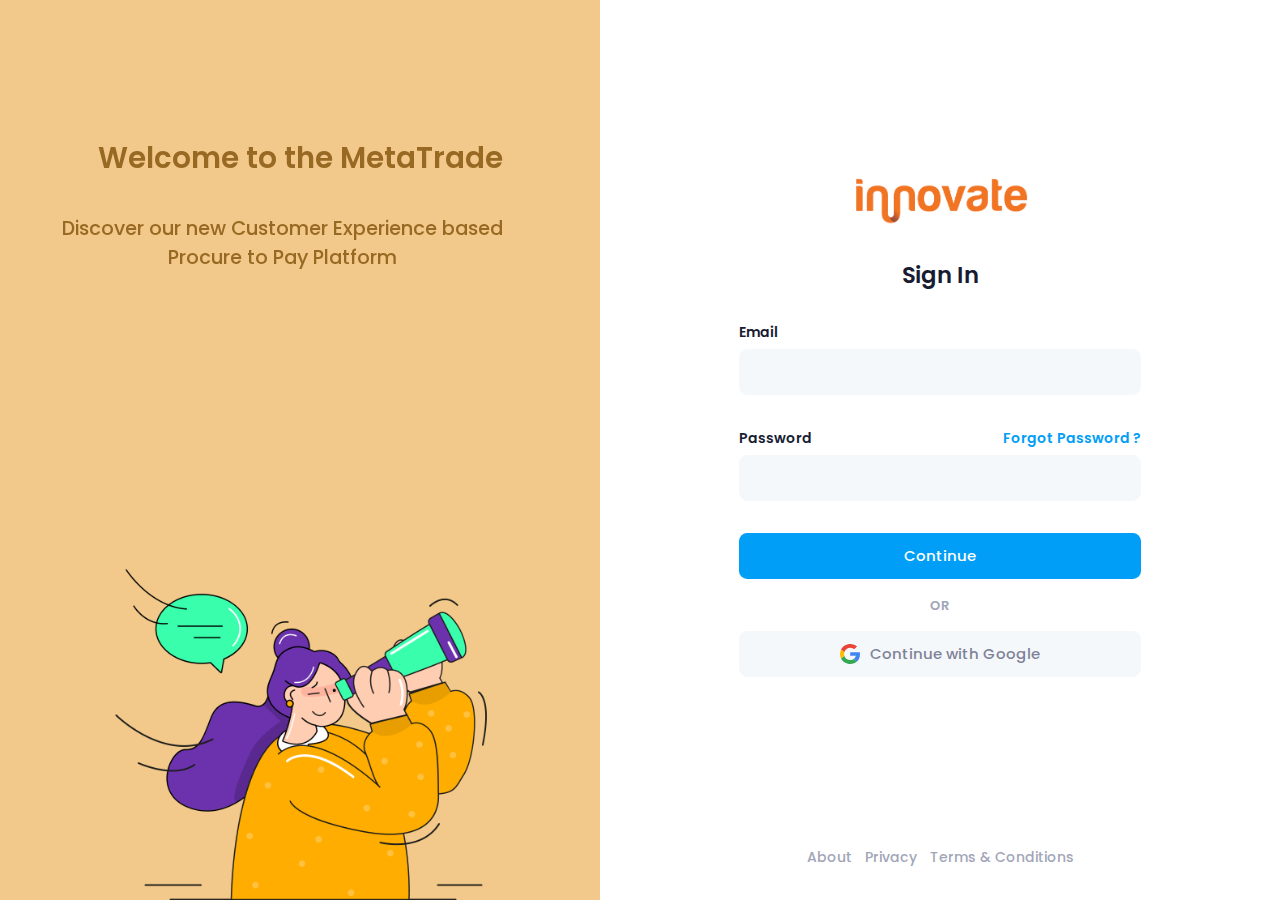
==== index.html @ f9c7978d "setup" ====
<!DOCTYPE html>
<!--
Author: Keenthemes
Product Name: Metronic - Bootstrap 5 HTML, VueJS, React, Angular & Laravel Admin Dashboard Theme
Purchase: https://1.envato.market/EA4JP
Website: http://www.keenthemes.com
Contact: support@keenthemes.com
Follow: www.twitter.com/keenthemes
Dribbble: www.dribbble.com/keenthemes
Like: www.facebook.com/keenthemes
License: For each use you must have a valid license purchased only from above link in order to legally use the theme for your project.
-->
<html lang="en">
	<!--begin::Head-->
	<head>
		<base href="">
		<title>S1v7</title>
		<meta charset="utf-8" />
		<meta name="description" content="The most advanced Bootstrap Admin Theme on Themeforest trusted by 94,000 beginners and professionals. Multi-demo, Dark Mode, RTL support and complete React, Angular, Vue &amp; Laravel versions. Grab your copy now and get life-time updates for free." />
		<meta name="keywords" content="Metronic, bootstrap, bootstrap 5, Angular, VueJs, React, Laravel, admin themes, web design, figma, web development, free templates, free admin themes, bootstrap theme, bootstrap template, bootstrap dashboard, bootstrap dak mode, bootstrap button, bootstrap datepicker, bootstrap timepicker, fullcalendar, datatables, flaticon" />
		<meta name="viewport" content="width=device-width, initial-scale=1" />
		<meta property="og:locale" content="en_US" />
		<meta property="og:type" content="article" />
		<meta property="og:title" content="Metronic - Bootstrap 5 HTML, VueJS, React, Angular &amp; Laravel Admin Dashboard Theme" />
		<meta property="og:url" content="https://keenthemes.com/metronic" />
		<meta property="og:site_name" content="Keenthemes | Metronic" />
		<link rel="canonical" href="https://preview.keenthemes.com/metronic8" />
		<link rel="shortcut icon" href="assets/media/logos/favicon.ico" />
		<!--begin::Fonts-->
		<link rel="stylesheet" href="https://fonts.googleapis.com/css?family=Poppins:300,400,500,600,700" />
		<!--end::Fonts-->
		<!--begin::Page Vendor Stylesheets(used by this page)-->
		<link href="assets/plugins/custom/fullcalendar/fullcalendar.bundle.css" rel="stylesheet" type="text/css" />
		<link href="assets/plugins/custom/datatables/datatables.bundle.css" rel="stylesheet" type="text/css" />
		<!--end::Page Vendor Stylesheets-->
		<!--begin::Global Stylesheets Bundle(used by all pages)-->
		<link href="assets/plugins/global/plugins.bundle.css" rel="stylesheet" type="text/css" />
		<link href="assets/css/style.bundle.css" rel="stylesheet" type="text/css" />
		<link href="assets/css/sd-styles.css" rel="stylesheet" type="text/css" />
		<!--end::Global Stylesheets Bundle-->
	</head>
	<!--end::Head-->
	<!--begin::Body-->
	<body id="kt_body" class="bg-body">
		<!--begin::Main-->
		<!--begin::Root-->
		<div class="d-flex flex-column flex-root">
			<!--begin::Authentication - Sign-in -->
			<div class="d-flex flex-column flex-lg-row flex-column-fluid">
				<!--begin::Aside-->
				<div class="d-flex flex-column flex-lg-row-auto w-xl-600px positon-xl-relative" style="background-color: #F2C98A">
					<!--begin::Wrapper-->
					<div class="d-flex flex-column position-xl-fixed top-0 bottom-0 w-xl-600px scroll-y">
						<!--begin::Content-->
						<div class="d-flex flex-row-fluid flex-column text-center p-10 pt-lg-20">
							<!--begin::Logo-->
							<a href="../../demo2/dist/index.html" class="py-9 mb-5">
								<!-- <img alt="Logo" src="assets/media/logos/innovate hd color.png" class="h-60px" /> -->
							</a>
							<!--end::Logo-->
							<!--begin::Title-->
							<h1 class="fw-bolder fs-2qx pb-5 pb-md-10" style="color: #986923;">Welcome to the MetaTrade</h1>
							<!--end::Title-->
							<!--begin::Description-->
							<p class="fw-bold fs-2" style="color: #986923; width: 500px;"> Discover our new Customer Experience based Procure to Pay Platform
							
							<!--end::Description-->
						</div>
						<!--end::Content-->
						<!--begin::Illustration-->
						<div class="d-flex flex-row-auto bgi-no-repeat bgi-position-x-center bgi-size-contain bgi-position-y-bottom min-h-100px min-h-lg-350px" style="background-image: url(assets/media/illustrations/sigma-1/13.png"></div>
						<!--end::Illustration-->
					</div>
					<!--end::Wrapper-->
				</div>
				<!--end::Aside-->
				<!--begin::Body-->
				<div class="d-flex flex-column flex-lg-row-fluid py-10">
					<!--begin::Content-->
					<div class="d-flex flex-center flex-column flex-column-fluid">
						<!--begin::Wrapper-->
						<div class="w-lg-500px p-10 p-lg-15 mx-auto">
							<!--begin::Form-->
							<form class="form w-100" novalidate="novalidate" id="kt_sign_in_form">
								<!--begin::Heading-->
								<div class="text-center mb-10">
									<img alt="Logo" src="assets/media/logos/innovate hd color.png" class="h-60px" />
									<!--begin::Title-->
									<h1 class="text-dark mb-3 mt-10">Sign In</h1>
									<!--end::Title-->
									<!--begin::Link-->
									
									<!--end::Link-->
								</div>
								<!--begin::Heading-->
								<!--begin::Input group-->
								<div class="fv-row mb-10">
									<!--begin::Label-->
									<label class="form-label fs-6 fw-bolder text-dark">Email</label>
									<!--end::Label-->
									<!--begin::Input-->
									<input class="form-control form-control-lg form-control-solid" type="text" name="email" autocomplete="off" />
									<!--end::Input-->
								</div>
								<!--end::Input group-->
								<!--begin::Input group-->
								<div class="fv-row mb-10">
									<!--begin::Wrapper-->
									<div class="d-flex flex-stack mb-2">
										<!--begin::Label-->
										<label class="form-label fw-bolder text-dark fs-6 mb-0">Password</label>
										<!--end::Label-->
										<!--begin::Link-->
										<a href="../../demo2/dist/authentication/layouts/aside/password-reset.html" class="link-primary fs-6 fw-bolder">Forgot Password ?</a>
										<!--end::Link-->
									</div>
									<!--end::Wrapper-->
									<!--begin::Input-->
									<input class="form-control form-control-lg form-control-solid" type="password" name="password" autocomplete="off" />
									<!--end::Input-->
								</div>
								<!--end::Input group-->
								<!--begin::Actions-->
								<div class="text-center">
									<!--begin::Submit button-->
									<div onclick="location.href = 'pages/procurement/orders-list.html';"><button type="submit" id="kt_sign_in_submit" class="btn btn-lg btn-primary w-100 mb-5">
										<span class="indicator-label">Continue</span>
										<span class="indicator-progress">Please wait...
										<span class="spinner-border spinner-border-sm align-middle ms-2"></span></span>
									</button></div>
									
									<!--end::Submit button-->
									<!--begin::Separator-->
									<div class="text-center text-muted text-uppercase fw-bolder mb-5">or</div>
									<!--end::Separator-->
									<!--begin::Google link-->
									<a href="#" class="btn btn-flex flex-center btn-light btn-lg w-100 mb-5">
									<img alt="Logo" src="assets\media\svg\social-logos\google.svg" class="h-20px me-3" />Continue with Google</a>
									<!--end::Google link-->

								</div>
								<!--end::Actions-->
							</form>
							<!--end::Form-->
						</div>
						<!--end::Wrapper-->
					</div>
					<!--end::Content-->
					<!--begin::Footer-->
					<div class="d-flex flex-center flex-wrap fs-6 p-5 pb-0">
						<!--begin::Links-->
						<div class="d-flex flex-center fw-bold fs-6">
							<a href="https://keenthemes.com" class="text-muted text-hover-primary px-2" target="_blank">About</a>
							<a href="https://devs.keenthemes.com" class="text-muted text-hover-primary px-2" target="_blank">Privacy</a>
							<a href="https://1.envato.market/EA4JP" class="text-muted text-hover-primary px-2" target="_blank">Terms & Conditions</a>
						</div>
						<!--end::Links-->
					</div>
					<!--end::Footer-->
				</div>
				<!--end::Body-->
			</div>
			<!--end::Authentication - Sign-in-->
		</div>
		<!--end::Root-->
		<!--end::Main-->
		<!--begin::Javascript-->
		<script>var hostUrl = "assets/";</script>
		<!--begin::Global Javascript Bundle(used by all pages)-->
		<script src="assets/plugins/global/plugins.bundle.js"></script>
		<script src="assets/js/scripts.bundle.js"></script>
		<!--end::Global Javascript Bundle-->
		<!--begin::Page Custom Javascript(used by this page)-->
		<script src="assets/js/custom/authentication/sign-in/general.js"></script>
		<!--end::Page Custom Javascript-->
		<!--end::Javascript-->
	</body>
	<!--end::Body-->
	</html>
---- assets/plugins/custom/fullcalendar/fullcalendar.bundle.css ----
@charset "UTF-8";.fc-icon,.fc-unselectable{-moz-user-select:none;-ms-user-select:none}.fc .fc-button,.fc-icon{text-transform:none;font-weight:400}.fc-not-allowed,.fc-not-allowed .fc-event{cursor:not-allowed}.fc .fc-button:not(:disabled),.fc a[data-navlink],.fc-event.fc-event-draggable,.fc-event[href]{cursor:pointer}.fc-unselectable{-webkit-user-select:none;user-select:none;-webkit-touch-callout:none;-webkit-tap-highlight-color:transparent}.fc{display:flex;flex-direction:column;font-size:1em}.fc .fc-button,.fc-icon{display:inline-block;text-align:center}.fc,.fc *,.fc :after,.fc :before{box-sizing:border-box}.fc table{border-collapse:collapse;border-spacing:0;font-size:1em}.fc th{text-align:center}.fc td,.fc th{vertical-align:top;padding:0}.fc .fc-button,.fc .fc-button .fc-icon,.fc .fc-button-group,.fc .fc-timegrid-slot-label{vertical-align:middle}.fc a[data-navlink]:hover{text-decoration:underline}.fc .fc-button:hover,.fc .fc-list-event-title a,a.fc-event,a.fc-event:hover{text-decoration:none}.fc-direction-ltr{direction:ltr;text-align:left}.fc-direction-rtl{direction:rtl;text-align:right}.fc-theme-standard td,.fc-theme-standard th{border:1px solid #ddd;border:1px solid var(--fc-border-color,#ddd)}.fc-liquid-hack td,.fc-liquid-hack th{position:relative}@font-face{font-family:fcicons;src:url("[data-uri]") format("truetype");font-weight:400;font-style:normal}.fc-icon{width:1em;height:1em;-webkit-user-select:none;user-select:none;font-family:fcicons!important;speak:none;font-style:normal;font-variant:normal;line-height:1;-webkit-font-smoothing:antialiased;-moz-osx-font-smoothing:grayscale}.fc-icon-chevron-left:before{content:"\e900"}.fc-icon-chevron-right:before{content:"\e901"}.fc-icon-chevrons-left:before{content:"\e902"}.fc-icon-chevrons-right:before{content:"\e903"}.fc-icon-minus-square:before{content:"\e904"}.fc-icon-plus-square:before{content:"\e905"}.fc-icon-x:before{content:"\e906"}.fc .fc-button{overflow:visible;text-transform:none;margin:0;font-family:inherit}.fc .fc-button::-moz-focus-inner{padding:0;border-style:none}.fc .fc-button{-webkit-appearance:button;-webkit-user-select:none;-moz-user-select:none;-ms-user-select:none;user-select:none;background-color:transparent;border:1px solid transparent;padding:.4em .65em;font-size:1em;line-height:1.5;border-radius:.25em}.fc .fc-button:focus{outline:0;box-shadow:0 0 0 .2rem rgba(44,62,80,.25)}.fc .fc-button-primary:focus,.fc .fc-button-primary:not(:disabled).fc-button-active:focus,.fc .fc-button-primary:not(:disabled):active:focus{box-shadow:0 0 0 .2rem rgba(76,91,106,.5)}.fc .fc-button:disabled{opacity:.65}.fc .fc-button-primary{color:#fff;color:var(--fc-button-text-color,#fff);background-color:#2c3e50;background-color:var(--fc-button-bg-color,#2c3e50);border-color:#2c3e50;border-color:var(--fc-button-border-color,#2c3e50)}.fc .fc-button-primary:hover{color:#fff;color:var(--fc-button-text-color,#fff);background-color:#1e2b37;background-color:var(--fc-button-hover-bg-color,#1e2b37);border-color:#1a252f;border-color:var(--fc-button-hover-border-color,#1a252f)}.fc .fc-button-primary:disabled{color:#fff;color:var(--fc-button-text-color,#fff);background-color:#2c3e50;background-color:var(--fc-button-bg-color,#2c3e50);border-color:#2c3e50;border-color:var(--fc-button-border-color,#2c3e50)}.fc .fc-button-primary:not(:disabled).fc-button-active,.fc .fc-button-primary:not(:disabled):active{color:#fff;color:var(--fc-button-text-color,#fff);background-color:#1a252f;background-color:var(--fc-button-active-bg-color,#1a252f);border-color:#151e27;border-color:var(--fc-button-active-border-color,#151e27)}.fc .fc-button .fc-icon{font-size:1.5em}.fc .fc-button-group{position:relative;display:inline-flex}.fc .fc-button-group>.fc-button{position:relative;flex:1 1 auto}.fc .fc-button-group>.fc-button.fc-button-active,.fc .fc-button-group>.fc-button:active,.fc .fc-button-group>.fc-button:focus,.fc .fc-button-group>.fc-button:hover{z-index:1}.fc-direction-ltr .fc-button-group>.fc-button:not(:first-child){margin-left:-1px;border-top-left-radius:0;border-bottom-left-radius:0}.fc-direction-ltr .fc-button-group>.fc-button:not(:last-child){border-top-right-radius:0;border-bottom-right-radius:0}.fc-direction-rtl .fc-button-group>.fc-button:not(:first-child){margin-right:-1px;border-top-right-radius:0;border-bottom-right-radius:0}.fc-direction-rtl .fc-button-group>.fc-button:not(:last-child){border-top-left-radius:0;border-bottom-left-radius:0}.fc .fc-toolbar{display:flex;justify-content:space-between;align-items:center}.fc .fc-toolbar.fc-header-toolbar{margin-bottom:1.5em}.fc .fc-toolbar.fc-footer-toolbar{margin-top:1.5em}.fc .fc-toolbar-title{font-size:1.75em;margin:0}.fc-direction-ltr .fc-toolbar>*>:not(:first-child){margin-left:.75em}.fc-direction-rtl .fc-toolbar>*>:not(:first-child){margin-right:.75em}.fc-direction-rtl .fc-toolbar-ltr{flex-direction:row-reverse}.fc .fc-scroller{-webkit-overflow-scrolling:touch;position:relative}.fc .fc-scroller-liquid{height:100%}.fc .fc-scroller-liquid-absolute{position:absolute;top:0;right:0;left:0;bottom:0}.fc .fc-scroller-harness{position:relative;overflow:hidden;direction:ltr}.fc .fc-scroller-harness-liquid{height:100%}.fc-direction-rtl .fc-scroller-harness>.fc-scroller{direction:rtl}.fc-theme-standard .fc-scrollgrid{border:1px solid #ddd;border:1px solid var(--fc-border-color,#ddd)}.fc .fc-scrollgrid,.fc .fc-scrollgrid-section-footer>*,.fc .fc-scrollgrid-section-header>*{border-bottom-width:0}.fc .fc-scrollgrid,.fc .fc-scrollgrid table{width:100%;table-layout:fixed}.fc .fc-scrollgrid table{border-top-style:hidden;border-left-style:hidden;border-right-style:hidden}.fc .fc-scrollgrid{border-collapse:separate;border-right-width:0}.fc .fc-scrollgrid-liquid{height:100%}.fc .fc-scrollgrid-section,.fc .fc-scrollgrid-section table,.fc .fc-scrollgrid-section>td{height:1px}.fc .fc-scrollgrid-section-liquid>td{height:100%}.fc .fc-scrollgrid-section>*{border-top-width:0;border-left-width:0}.fc .fc-scrollgrid-section-body table,.fc .fc-scrollgrid-section-footer table{border-bottom-style:hidden}.fc .fc-scrollgrid-section-sticky>*{background:var(--fc-page-bg-color,#fff);position:sticky;z-index:3}.fc .fc-scrollgrid-section-header.fc-scrollgrid-section-sticky>*{top:0}.fc .fc-scrollgrid-section-footer.fc-scrollgrid-section-sticky>*{bottom:0}.fc .fc-scrollgrid-sticky-shim{height:1px;margin-bottom:-1px}.fc-sticky{position:sticky}.fc .fc-view-harness{flex-grow:1;position:relative}.fc .fc-bg-event,.fc .fc-highlight,.fc .fc-non-business,.fc .fc-view-harness-active>.fc-view{position:absolute;top:0;left:0;right:0;bottom:0}.fc .fc-col-header-cell-cushion{display:inline-block;padding:2px 4px}.fc .fc-non-business{background:rgba(215,215,215,.3);background:var(--fc-non-business-color,rgba(215,215,215,.3))}.fc .fc-bg-event{background:var(--fc-bg-event-color,#8fdf82);opacity:.3;opacity:var(--fc-bg-event-opacity,.3)}.fc .fc-bg-event .fc-event-title{margin:.5em;font-size:.85em;font-size:var(--fc-small-font-size,.85em);font-style:italic}.fc .fc-highlight{background:rgba(188,232,241,.3);background:var(--fc-highlight-color,rgba(188,232,241,.3))}.fc .fc-cell-shaded,.fc .fc-day-disabled{background:rgba(208,208,208,.3);background:var(--fc-neutral-bg-color,rgba(208,208,208,.3))}.fc-event .fc-event-main{position:relative;z-index:2}.fc-event-dragging:not(.fc-event-selected){opacity:.75}.fc-event-dragging.fc-event-selected{box-shadow:0 2px 7px rgba(0,0,0,.3)}.fc-event .fc-event-resizer{display:none;position:absolute;z-index:4}.fc-event-selected .fc-event-resizer,.fc-event:hover .fc-event-resizer,.fc-h-event,.fc-v-event{display:block}.fc-event-selected .fc-event-resizer{border-radius:4px;border-radius:calc(var(--fc-event-resizer-dot-total-width,8px)/ 2);border-width:1px;border-width:var(--fc-event-resizer-dot-border-width,1px);width:8px;width:var(--fc-event-resizer-dot-total-width,8px);height:8px;height:var(--fc-event-resizer-dot-total-width,8px);border-style:solid;border-color:inherit;background:var(--fc-page-bg-color,#fff)}.fc-event-selected .fc-event-resizer:before{content:"";position:absolute;top:-20px;left:-20px;right:-20px;bottom:-20px}.fc-event-selected,.fc-event:focus{box-shadow:0 2px 5px rgba(0,0,0,.2)}.fc-event-selected:before,.fc-event:focus:before{content:"";position:absolute;z-index:3;top:0;left:0;right:0;bottom:0}.fc-event-selected:after,.fc-event:focus:after{content:"";background:rgba(0,0,0,.25);background:var(--fc-event-selected-overlay-color,rgba(0,0,0,.25));position:absolute;z-index:1;top:-1px;left:-1px;right:-1px;bottom:-1px}.fc-h-event{border:1px solid #3788d8;border:1px solid var(--fc-event-border-color,#3788d8);background-color:#3788d8;background-color:var(--fc-event-bg-color,#3788d8)}.fc-h-event .fc-event-main{color:#fff;color:var(--fc-event-text-color,#fff)}.fc-h-event .fc-event-main-frame{display:flex}.fc-h-event .fc-event-time{max-width:100%;overflow:hidden}.fc-h-event .fc-event-title-container{flex-grow:1;flex-shrink:1;min-width:0}.fc-h-event .fc-event-title{display:inline-block;vertical-align:top;left:0;right:0;max-width:100%;overflow:hidden}.fc-h-event.fc-event-selected:before{top:-10px;bottom:-10px}.fc-direction-ltr .fc-daygrid-block-event:not(.fc-event-start),.fc-direction-rtl .fc-daygrid-block-event:not(.fc-event-end){border-top-left-radius:0;border-bottom-left-radius:0;border-left-width:0}.fc-direction-ltr .fc-daygrid-block-event:not(.fc-event-end),.fc-direction-rtl .fc-daygrid-block-event:not(.fc-event-start){border-top-right-radius:0;border-bottom-right-radius:0;border-right-width:0}.fc-h-event:not(.fc-event-selected) .fc-event-resizer{top:0;bottom:0;width:8px;width:var(--fc-event-resizer-thickness,8px)}.fc-direction-ltr .fc-h-event:not(.fc-event-selected) .fc-event-resizer-start,.fc-direction-rtl .fc-h-event:not(.fc-event-selected) .fc-event-resizer-end{cursor:w-resize;left:-4px;left:calc(-.5 * var(--fc-event-resizer-thickness,8px))}.fc-direction-ltr .fc-h-event:not(.fc-event-selected) .fc-event-resizer-end,.fc-direction-rtl .fc-h-event:not(.fc-event-selected) .fc-event-resizer-start{cursor:e-resize;right:-4px;right:calc(-.5 * var(--fc-event-resizer-thickness,8px))}.fc-h-event.fc-event-selected .fc-event-resizer{top:50%;margin-top:-4px;margin-top:calc(-.5 * var(--fc-event-resizer-dot-total-width,8px))}.fc-direction-ltr .fc-h-event.fc-event-selected .fc-event-resizer-start,.fc-direction-rtl .fc-h-event.fc-event-selected .fc-event-resizer-end{left:-4px;left:calc(-.5 * var(--fc-event-resizer-dot-total-width,8px))}.fc-direction-ltr .fc-h-event.fc-event-selected .fc-event-resizer-end,.fc-direction-rtl .fc-h-event.fc-event-selected .fc-event-resizer-start{right:-4px;right:calc(-.5 * var(--fc-event-resizer-dot-total-width,8px))}.fc .fc-popover{position:absolute;z-index:9999;box-shadow:0 2px 6px rgba(0,0,0,.15)}.fc .fc-popover-header{display:flex;flex-direction:row;justify-content:space-between;align-items:center;padding:3px 4px}.fc .fc-popover-title{margin:0 2px}.fc .fc-popover-close{cursor:pointer;opacity:.65;font-size:1.1em}.fc-theme-standard .fc-popover{border:1px solid #ddd;border:1px solid var(--fc-border-color,#ddd);background:var(--fc-page-bg-color,#fff)}.fc-theme-standard .fc-popover-header{background:rgba(208,208,208,.3);background:var(--fc-neutral-bg-color,rgba(208,208,208,.3))}:root{--fc-daygrid-event-dot-width:8px;--fc-list-event-dot-width:10px;--fc-list-event-hover-bg-color:#f5f5f5}.fc-daygrid-day-events:after,.fc-daygrid-day-events:before,.fc-daygrid-day-frame:after,.fc-daygrid-day-frame:before,.fc-daygrid-event-harness:after,.fc-daygrid-event-harness:before{content:"";clear:both;display:table}.fc .fc-daygrid-body{position:relative;z-index:1}.fc .fc-daygrid-day.fc-day-today{background-color:rgba(255,220,40,.15);background-color:var(--fc-today-bg-color,rgba(255,220,40,.15))}.fc .fc-daygrid-day-frame{position:relative;min-height:100%}.fc .fc-daygrid-day-top{display:flex;flex-direction:row-reverse}.fc .fc-day-other .fc-daygrid-day-top{opacity:.3}.fc .fc-daygrid-day-number{position:relative;z-index:4;padding:4px}.fc .fc-daygrid-day-events{margin-top:1px}.fc .fc-daygrid-body-balanced .fc-daygrid-day-events{position:absolute;left:0;right:0}.fc .fc-daygrid-body-unbalanced .fc-daygrid-day-events{position:relative;min-height:2em}.fc .fc-daygrid-body-natural .fc-daygrid-day-events{margin-bottom:1em}.fc .fc-daygrid-event-harness{position:relative}.fc .fc-daygrid-event-harness-abs{position:absolute;top:0;left:0;right:0}.fc .fc-daygrid-bg-harness{position:absolute;top:0;bottom:0}.fc .fc-daygrid-day-bg .fc-non-business{z-index:1}.fc .fc-daygrid-day-bg .fc-bg-event{z-index:2}.fc .fc-daygrid-day-bg .fc-highlight{z-index:3}.fc .fc-daygrid-event{z-index:6;margin-top:1px}.fc .fc-daygrid-event.fc-event-mirror{z-index:7}.fc .fc-daygrid-day-bottom{font-size:.85em;padding:2px 3px 0}.fc .fc-daygrid-day-bottom:before{content:"";clear:both;display:table}.fc .fc-daygrid-more-link{position:relative;z-index:4;cursor:pointer}.fc .fc-daygrid-week-number{position:absolute;z-index:5;top:0;padding:2px;min-width:1.5em;text-align:center;background-color:rgba(208,208,208,.3);background-color:var(--fc-neutral-bg-color,rgba(208,208,208,.3));color:grey;color:var(--fc-neutral-text-color,grey)}.fc .fc-more-popover .fc-popover-body{min-width:220px;padding:10px}.fc-direction-ltr .fc-daygrid-event.fc-event-start,.fc-direction-rtl .fc-daygrid-event.fc-event-end{margin-left:2px}.fc-direction-ltr .fc-daygrid-event.fc-event-end,.fc-direction-rtl .fc-daygrid-event.fc-event-start{margin-right:2px}.fc-direction-ltr .fc-daygrid-week-number{left:0;border-radius:0 0 3px}.fc-direction-rtl .fc-daygrid-week-number{right:0;border-radius:0 0 0 3px}.fc-liquid-hack .fc-daygrid-day-frame{position:static}.fc-daygrid-event{position:relative;white-space:nowrap;border-radius:3px;font-size:.85em;font-size:var(--fc-small-font-size,.85em)}.fc-daygrid-block-event .fc-event-time{font-weight:700}.fc-daygrid-block-event .fc-event-time,.fc-daygrid-block-event .fc-event-title{padding:1px}.fc-daygrid-dot-event{display:flex;align-items:center;padding:2px 0}.fc-daygrid-dot-event .fc-event-title{flex-grow:1;flex-shrink:1;min-width:0;overflow:hidden;font-weight:700}.fc-daygrid-dot-event.fc-event-mirror,.fc-daygrid-dot-event:hover{background:rgba(0,0,0,.1)}.fc-daygrid-dot-event.fc-event-selected:before{top:-10px;bottom:-10px}.fc-daygrid-event-dot{margin:0 4px;box-sizing:content-box;width:0;height:0;border:4px solid #3788d8;border:calc(var(--fc-daygrid-event-dot-width,8px)/ 2) solid var(--fc-event-border-color,#3788d8);border-radius:4px;border-radius:calc(var(--fc-daygrid-event-dot-width,8px)/ 2)}.fc-direction-ltr .fc-daygrid-event .fc-event-time{margin-right:3px}.fc-direction-rtl .fc-daygrid-event .fc-event-time{margin-left:3px}.fc-v-event{border:1px solid #3788d8;border:1px solid var(--fc-event-border-color,#3788d8);background-color:#3788d8;background-color:var(--fc-event-bg-color,#3788d8)}.fc-v-event .fc-event-main{color:#fff;color:var(--fc-event-text-color,#fff);height:100%}.fc-v-event .fc-event-main-frame{height:100%;display:flex;flex-direction:column}.fc-v-event .fc-event-time{flex-grow:0;flex-shrink:0;max-height:100%;overflow:hidden}.fc-v-event .fc-event-title-container{flex-grow:1;flex-shrink:1;min-height:0}.fc-v-event .fc-event-title{top:0;bottom:0;max-height:100%;overflow:hidden}.fc-v-event:not(.fc-event-start){border-top-width:0;border-top-left-radius:0;border-top-right-radius:0}.fc-v-event:not(.fc-event-end){border-bottom-width:0;border-bottom-left-radius:0;border-bottom-right-radius:0}.fc-v-event.fc-event-selected:before{left:-10px;right:-10px}.fc-v-event .fc-event-resizer-start{cursor:n-resize}.fc-v-event .fc-event-resizer-end{cursor:s-resize}.fc-v-event:not(.fc-event-selected) .fc-event-resizer{height:8px;height:var(--fc-event-resizer-thickness,8px);left:0;right:0}.fc-v-event:not(.fc-event-selected) .fc-event-resizer-start{top:-4px;top:calc(var(--fc-event-resizer-thickness,8px)/ -2)}.fc-v-event:not(.fc-event-selected) .fc-event-resizer-end{bottom:-4px;bottom:calc(var(--fc-event-resizer-thickness,8px)/ -2)}.fc-v-event.fc-event-selected .fc-event-resizer{left:50%;margin-left:-4px;margin-left:calc(var(--fc-event-resizer-dot-total-width,8px)/ -2)}.fc-v-event.fc-event-selected .fc-event-resizer-start{top:-4px;top:calc(var(--fc-event-resizer-dot-total-width,8px)/ -2)}.fc-v-event.fc-event-selected .fc-event-resizer-end{bottom:-4px;bottom:calc(var(--fc-event-resizer-dot-total-width,8px)/ -2)}.fc .fc-timegrid .fc-daygrid-body{z-index:2}.fc .fc-timegrid-axis-chunk>table,.fc .fc-timegrid-body,.fc .fc-timegrid-slots{position:relative;z-index:1}.fc .fc-timegrid-divider{padding:0 0 2px}.fc .fc-timegrid-body{min-height:100%}.fc .fc-timegrid-axis-chunk{position:relative}.fc .fc-timegrid-slot{height:1.5em;border-bottom:0}.fc .fc-timegrid-slot:empty:before{content:" "}.fc .fc-timegrid-slot-minor{border-top-style:dotted}.fc .fc-timegrid-slot-label-cushion{display:inline-block;white-space:nowrap}.fc .fc-timegrid-axis-cushion,.fc .fc-timegrid-slot-label-cushion{padding:0 4px}.fc .fc-timegrid-axis-frame-liquid{height:100%}.fc .fc-timegrid-axis-frame{overflow:hidden;display:flex;align-items:center;justify-content:flex-end}.fc .fc-timegrid-axis-cushion{max-width:60px;flex-shrink:0}.fc-direction-ltr .fc-timegrid-slot-label-frame{text-align:right}.fc-direction-rtl .fc-timegrid-slot-label-frame{text-align:left}.fc-liquid-hack .fc-timegrid-axis-frame-liquid{height:auto;position:absolute;top:0;right:0;bottom:0;left:0}.fc .fc-timegrid-col.fc-day-today{background-color:rgba(255,220,40,.15);background-color:var(--fc-today-bg-color,rgba(255,220,40,.15))}.fc .fc-timegrid-col-frame{min-height:100%;position:relative}.fc-media-screen.fc-liquid-hack .fc-timegrid-col-frame{height:auto;position:absolute;top:0;right:0;bottom:0;left:0}.fc-media-screen .fc-timegrid-cols{position:absolute;top:0;left:0;right:0;bottom:0}.fc-media-screen .fc-timegrid-cols>table{height:100%}.fc-media-screen .fc-timegrid-col-bg,.fc-media-screen .fc-timegrid-col-events,.fc-media-screen .fc-timegrid-now-indicator-container{position:absolute;top:0;left:0;right:0}.fc .fc-timegrid-col-bg{z-index:2}.fc .fc-timegrid-col-bg .fc-non-business{z-index:1}.fc .fc-timegrid-col-bg .fc-bg-event{z-index:2}.fc .fc-timegrid-col-bg .fc-highlight,.fc .fc-timegrid-col-events{z-index:3}.fc .fc-timegrid-bg-harness{position:absolute;left:0;right:0}.fc .fc-timegrid-now-indicator-container{bottom:0;overflow:hidden}.fc-direction-ltr .fc-timegrid-col-events{margin:0 2.5% 0 2px}.fc-direction-rtl .fc-timegrid-col-events{margin:0 2px 0 2.5%}.fc-timegrid-event-harness{position:absolute}.fc-timegrid-event-harness>.fc-timegrid-event{position:absolute;top:0;bottom:0;left:0;right:0}.fc-timegrid-event-harness-inset .fc-timegrid-event,.fc-timegrid-event.fc-event-mirror,.fc-timegrid-more-link{box-shadow:0 0 0 1px #fff;box-shadow:0 0 0 1px var(--fc-page-bg-color,#fff)}.fc-timegrid-event,.fc-timegrid-more-link{font-size:.85em;font-size:var(--fc-small-font-size,.85em);border-radius:3px}.fc-timegrid-event{margin-bottom:1px}.fc-timegrid-event .fc-event-main{padding:1px 1px 0}.fc-timegrid-event .fc-event-time{white-space:nowrap;font-size:.85em;font-size:var(--fc-small-font-size,.85em);margin-bottom:1px}.fc-timegrid-event-short .fc-event-main-frame{flex-direction:row;overflow:hidden}.fc-timegrid-event-short .fc-event-time:after{content:" - "}.fc-timegrid-event-short .fc-event-title{font-size:.85em;font-size:var(--fc-small-font-size,.85em)}.fc-timegrid-more-link{position:absolute;z-index:9999;color:inherit;color:var(--fc-more-link-text-color,inherit);background:var(--fc-more-link-bg-color,#d0d0d0);cursor:pointer;margin-bottom:1px}.fc-timegrid-more-link-inner{padding:3px 2px;top:0}.fc-direction-ltr .fc-timegrid-more-link{right:0}.fc-direction-rtl .fc-timegrid-more-link{left:0}.fc .fc-timegrid-now-indicator-line{position:absolute;z-index:4;left:0;right:0;border-style:solid;border-color:red;border-color:var(--fc-now-indicator-color,red);border-width:1px 0 0}.fc .fc-timegrid-now-indicator-arrow{position:absolute;z-index:4;margin-top:-5px;border-style:solid;border-color:red;border-color:var(--fc-now-indicator-color,red)}.fc-direction-ltr .fc-timegrid-now-indicator-arrow{left:0;border-width:5px 0 5px 6px;border-top-color:transparent;border-bottom-color:transparent}.fc-direction-rtl .fc-timegrid-now-indicator-arrow{right:0;border-width:5px 6px 5px 0;border-top-color:transparent;border-bottom-color:transparent}.fc-theme-standard .fc-list{border:1px solid #ddd;border:1px solid var(--fc-border-color,#ddd)}.fc .fc-list-empty{background-color:rgba(208,208,208,.3);background-color:var(--fc-neutral-bg-color,rgba(208,208,208,.3));height:100%;display:flex;justify-content:center;align-items:center}.fc .fc-list-empty-cushion{margin:5em 0}.fc .fc-list-table{width:100%;border-style:hidden}.fc .fc-list-table tr>*{border-left:0;border-right:0}.fc .fc-list-sticky .fc-list-day>*{position:sticky;top:0;background:var(--fc-page-bg-color,#fff)}.fc .fc-list-table thead{position:absolute;left:-10000px}.fc .fc-list-table tbody>tr:first-child th{border-top:0}.fc .fc-list-table th{padding:0}.fc .fc-list-day-cushion,.fc .fc-list-table td{padding:8px 14px}.fc .fc-list-day-cushion:after{content:"";clear:both;display:table}.fc-theme-standard .fc-list-day-cushion{background-color:rgba(208,208,208,.3);background-color:var(--fc-neutral-bg-color,rgba(208,208,208,.3))}.fc-direction-ltr .fc-list-day-text,.fc-direction-rtl .fc-list-day-side-text{float:left}.fc-direction-ltr .fc-list-day-side-text,.fc-direction-rtl .fc-list-day-text{float:right}.fc-direction-ltr .fc-list-table .fc-list-event-graphic{padding-right:0}.fc-direction-rtl .fc-list-table .fc-list-event-graphic{padding-left:0}.fc .fc-list-event.fc-event-forced-url{cursor:pointer}.fc .fc-list-event:hover td{background-color:#f5f5f5;background-color:var(--fc-list-event-hover-bg-color,#f5f5f5)}.fc .fc-list-event-graphic,.fc .fc-list-event-time{white-space:nowrap;width:1px}.fc .fc-list-event-dot{display:inline-block;box-sizing:content-box;width:0;height:0;border:5px solid #3788d8;border:calc(var(--fc-list-event-dot-width,10px)/ 2) solid var(--fc-event-border-color,#3788d8);border-radius:5px;border-radius:calc(var(--fc-list-event-dot-width,10px)/ 2)}.fc .fc-list-event-title a{color:inherit}.fc .fc-list-event.fc-event-forced-url:hover a{text-decoration:underline}.fc-theme-bootstrap a:not([href]){color:inherit}
---- assets/plugins/custom/datatables/datatables.bundle.css ----
@charset "UTF-8";td.dt-control{background:url(https://www.datatables.net/examples/resources/details_open.png) no-repeat center center;cursor:pointer}tr.dt-hasChild td.dt-control{background:url(https://www.datatables.net/examples/resources/details_close.png) no-repeat center center}table.dataTable td.dt-left,table.dataTable th.dt-left{text-align:left}table.dataTable td.dataTables_empty,table.dataTable td.dt-center,table.dataTable th.dt-center{text-align:center}table.dataTable td.dt-right,table.dataTable th.dt-right{text-align:right}table.dataTable td.dt-justify,table.dataTable th.dt-justify{text-align:justify}table.dataTable td.dt-nowrap,table.dataTable th.dt-nowrap{white-space:nowrap}table.dataTable tfoot td.dt-head-left,table.dataTable tfoot th.dt-head-left,table.dataTable thead td.dt-head-left,table.dataTable thead th.dt-head-left{text-align:left}table.dataTable tfoot td.dt-head-center,table.dataTable tfoot th.dt-head-center,table.dataTable thead td.dt-head-center,table.dataTable thead th.dt-head-center{text-align:center}table.dataTable tfoot td.dt-head-right,table.dataTable tfoot th.dt-head-right,table.dataTable thead td.dt-head-right,table.dataTable thead th.dt-head-right{text-align:right}table.dataTable tfoot td.dt-head-justify,table.dataTable tfoot th.dt-head-justify,table.dataTable thead td.dt-head-justify,table.dataTable thead th.dt-head-justify{text-align:justify}table.dataTable tfoot td.dt-head-nowrap,table.dataTable tfoot th.dt-head-nowrap,table.dataTable thead td.dt-head-nowrap,table.dataTable thead th.dt-head-nowrap{white-space:nowrap}table.dataTable tbody td.dt-body-left,table.dataTable tbody th.dt-body-left{text-align:left}table.dataTable tbody td.dt-body-center,table.dataTable tbody th.dt-body-center{text-align:center}table.dataTable tbody td.dt-body-right,table.dataTable tbody th.dt-body-right{text-align:right}table.dataTable tbody td.dt-body-justify,table.dataTable tbody th.dt-body-justify{text-align:justify}table.dataTable tbody td.dt-body-nowrap,table.dataTable tbody th.dt-body-nowrap{white-space:nowrap}/*! Bootstrap 5 integration for DataTables
 *
 * ©2020 SpryMedia Ltd, all rights reserved.
 * License: MIT datatables.net/license/mit
 */table.dataTable{clear:both;margin-top:6px!important;margin-bottom:6px!important;max-width:none!important;border-collapse:separate!important;border-spacing:0}table.dataTable td,table.dataTable th{-webkit-box-sizing:content-box;box-sizing:content-box}table.dataTable td.dataTables_empty,table.dataTable th.dataTables_empty{text-align:center}table.dataTable.nowrap td,table.dataTable.nowrap th{white-space:nowrap}div.dataTables_wrapper div.dataTables_length label{font-weight:400;text-align:left;white-space:nowrap}div.dataTables_wrapper div.dataTables_length select{width:auto;display:inline-block}div.dataTables_wrapper div.dataTables_filter{text-align:right}div.dataTables_wrapper div.dataTables_filter label{font-weight:400;white-space:nowrap;text-align:left}div.dataTables_wrapper div.dataTables_filter input{margin-left:.5em;display:inline-block;width:auto}div.dataTables_wrapper div.dataTables_info{padding-top:.85em}div.dataTables_wrapper div.dataTables_paginate{margin:0;white-space:nowrap;text-align:right}div.dataTables_wrapper div.dataTables_paginate ul.pagination{margin:2px 0;white-space:nowrap;justify-content:flex-end}div.dataTables_wrapper div.dataTables_processing{position:absolute;top:50%;left:50%;width:200px;margin-left:-100px;margin-top:-26px;text-align:center;padding:1em 0}table.dataTable>thead>tr>td:active,table.dataTable>thead>tr>th:active{outline:0}table.dataTable>thead>tr>td:not(.sorting_disabled),table.dataTable>thead>tr>th:not(.sorting_disabled){padding-right:30px}table.dataTable>thead .sorting,table.dataTable>thead .sorting_asc,table.dataTable>thead .sorting_asc_disabled,table.dataTable>thead .sorting_desc,table.dataTable>thead .sorting_desc_disabled{cursor:pointer;position:relative}table.dataTable>thead .sorting:after,table.dataTable>thead .sorting:before,table.dataTable>thead .sorting_asc:after,table.dataTable>thead .sorting_asc:before,table.dataTable>thead .sorting_asc_disabled:after,table.dataTable>thead .sorting_asc_disabled:before,table.dataTable>thead .sorting_desc:after,table.dataTable>thead .sorting_desc:before,table.dataTable>thead .sorting_desc_disabled:after,table.dataTable>thead .sorting_desc_disabled:before{position:absolute;bottom:.5em;display:block;opacity:.3}table.dataTable>thead .sorting:before,table.dataTable>thead .sorting_asc:before,table.dataTable>thead .sorting_asc_disabled:before,table.dataTable>thead .sorting_desc:before,table.dataTable>thead .sorting_desc_disabled:before{right:1em;content:"↑"}table.dataTable>thead .sorting:after,table.dataTable>thead .sorting_asc:after,table.dataTable>thead .sorting_asc_disabled:after,table.dataTable>thead .sorting_desc:after,table.dataTable>thead .sorting_desc_disabled:after{right:.5em;content:"↓"}table.dataTable>thead .sorting_asc:before,table.dataTable>thead .sorting_desc:after{opacity:1}table.dataTable>thead .sorting_asc_disabled:before,table.dataTable>thead .sorting_desc_disabled:after{opacity:0}div.dataTables_scrollHead table.dataTable{margin-bottom:0!important}div.dataTables_scrollBody>table{border-top:none;margin-top:0!important;margin-bottom:0!important}div.dataTables_scrollBody>table>thead .sorting:after,div.dataTables_scrollBody>table>thead .sorting:before,div.dataTables_scrollBody>table>thead .sorting_asc:after,div.dataTables_scrollBody>table>thead .sorting_asc:before,div.dataTables_scrollBody>table>thead .sorting_desc:after,div.dataTables_scrollBody>table>thead .sorting_desc:before{display:none}div.dataTables_scrollBody>table>tbody tr:first-child td,div.dataTables_scrollBody>table>tbody tr:first-child th{border-top:none}div.dataTables_scrollFoot>.dataTables_scrollFootInner{box-sizing:content-box}div.dataTables_scrollFoot>.dataTables_scrollFootInner>table{margin-top:0!important;border-top:none}@media screen and (max-width:767px){div.dataTables_wrapper div.dataTables_filter,div.dataTables_wrapper div.dataTables_info,div.dataTables_wrapper div.dataTables_length,div.dataTables_wrapper div.dataTables_paginate{text-align:center}div.dataTables_wrapper div.dataTables_paginate ul.pagination{justify-content:center!important}}table.dataTable.table-sm>thead>tr>th:not(.sorting_disabled){padding-right:20px}table.dataTable.table-sm .sorting:before,table.dataTable.table-sm .sorting_asc:before,table.dataTable.table-sm .sorting_desc:before{top:5px;right:.85em}table.dataTable.table-sm .sorting:after,table.dataTable.table-sm .sorting_asc:after,table.dataTable.table-sm .sorting_desc:after{top:5px}table.table-bordered.dataTable{border-right-width:0}table.table-bordered.dataTable thead tr:first-child td,table.table-bordered.dataTable thead tr:first-child th{border-top-width:1px}table.table-bordered.dataTable td,table.table-bordered.dataTable th{border-left-width:0}table.table-bordered.dataTable td:first-child,table.table-bordered.dataTable th:first-child{border-left-width:1px}table.table-bordered.dataTable td:last-child,table.table-bordered.dataTable th:last-child{border-right-width:1px}table.table-bordered.dataTable td,table.table-bordered.dataTable th{border-bottom-width:1px}div.dataTables_scrollHead table.table-bordered{border-bottom-width:0}div.table-responsive>div.dataTables_wrapper>div.row{margin:0}div.table-responsive>div.dataTables_wrapper>div.row>div[class^=col-]:first-child{padding-left:0}div.table-responsive>div.dataTables_wrapper>div.row>div[class^=col-]:last-child{padding-right:0}table.dataTable.table-striped>tbody>tr:nth-of-type(2n+1){--bs-table-accent-bg:transparent}table.dataTable.table-striped>tbody>tr.odd{--bs-table-accent-bg:var(--bs-table-striped-bg)}@keyframes dtb-spinner{100%{transform:rotate(360deg)}}@-o-keyframes dtb-spinner{100%{-o-transform:rotate(360deg);transform:rotate(360deg)}}@-ms-keyframes dtb-spinner{100%{-ms-transform:rotate(360deg);transform:rotate(360deg)}}@-webkit-keyframes dtb-spinner{100%{-webkit-transform:rotate(360deg);transform:rotate(360deg)}}@-moz-keyframes dtb-spinner{100%{-moz-transform:rotate(360deg);transform:rotate(360deg)}}div.dt-button-info{position:fixed;top:50%;left:50%;width:400px;margin-top:-100px;margin-left:-200px;background-color:#fff;border:2px solid #111;box-shadow:3px 3px 8px rgba(0,0,0,.3);border-radius:3px;text-align:center;z-index:21}div.dt-button-info h2{padding:.5em;margin:0;font-weight:400;border-bottom:1px solid #ddd;background-color:#f3f3f3}div.dt-button-info>div{padding:1em}div.dt-button-collection-title{text-align:center;padding:.3em 0 .5em;font-size:.9em}div.dt-button-collection-title:empty{display:none}div.dt-button-collection{position:absolute;z-index:2001}div.dt-button-collection div.dropdown-menu{display:block;z-index:2002;min-width:100%}div.dt-button-collection div.dt-button-collection-title{background-color:#fff;border:1px solid rgba(0,0,0,.15)}div.dt-button-collection.fixed{position:fixed;top:50%;left:50%;margin-left:-75px;border-radius:0}div.dt-button-collection.fixed.two-column{margin-left:-200px}div.dt-button-collection.fixed.three-column{margin-left:-225px}div.dt-button-collection.fixed.four-column{margin-left:-300px}div.dt-button-collection>:last-child{display:block!important;-webkit-column-gap:8px;-moz-column-gap:8px;-ms-column-gap:8px;-o-column-gap:8px;column-gap:8px}div.dt-button-collection>:last-child>*{-webkit-column-break-inside:avoid;break-inside:avoid}div.dt-button-collection.two-column{width:400px}div.dt-button-collection.two-column>:last-child{padding-bottom:1px;-webkit-column-count:2;-moz-column-count:2;-ms-column-count:2;-o-column-count:2;column-count:2}div.dt-button-collection.three-column{width:450px}div.dt-button-collection.three-column>:last-child{padding-bottom:1px;-webkit-column-count:3;-moz-column-count:3;-ms-column-count:3;-o-column-count:3;column-count:3}div.dt-button-collection.four-column{width:600px}div.dt-button-collection.four-column>:last-child{padding-bottom:1px;-webkit-column-count:4;-moz-column-count:4;-ms-column-count:4;-o-column-count:4;column-count:4}div.dt-button-collection .dt-button{border-radius:0}div.dt-button-collection.fixed{max-width:none}div.dt-button-collection.fixed:after,div.dt-button-collection.fixed:before{display:none}div.dt-button-background{position:fixed;top:0;left:0;width:100%;height:100%;z-index:999}@media screen and (max-width:767px){div.dt-buttons{float:none;width:100%;text-align:center;margin-bottom:.5em}div.dt-buttons a.btn{float:none}}div.dt-buttons a.btn.processing,div.dt-buttons button.btn.processing,div.dt-buttons div.btn.processing{color:rgba(0,0,0,.2)}div.dt-buttons a.btn.processing:after,div.dt-buttons button.btn.processing:after,div.dt-buttons div.btn.processing:after{position:absolute;top:50%;left:50%;width:16px;height:16px;margin:-8px 0 0 -8px;box-sizing:border-box;display:block;content:" ";border:2px solid #282828;border-radius:50%;border-left-color:transparent;border-right-color:transparent;animation:dtb-spinner 1.5s infinite linear;-o-animation:dtb-spinner 1.5s infinite linear;-ms-animation:dtb-spinner 1.5s infinite linear;-webkit-animation:dtb-spinner 1.5s infinite linear;-moz-animation:dtb-spinner 1.5s infinite linear}table.DTCR_clonedTable.dataTable{position:absolute!important;background-color:rgba(255,255,255,.7);z-index:202}div.DTCR_pointer{width:1px;background-color:#0d6efd;z-index:201}table.DTFC_Cloned tr{background-color:#fff;margin-bottom:0}div.DTFC_LeftHeadWrapper table,div.DTFC_RightHeadWrapper table{border-bottom:none!important;margin-bottom:0!important;background-color:#fff}div.DTFC_LeftBodyWrapper table,div.DTFC_RightBodyWrapper table{border-top:none;margin:0!important;z-index:2}div.DTFC_LeftBodyWrapper table thead .sorting:after,div.DTFC_LeftBodyWrapper table thead .sorting:before,div.DTFC_LeftBodyWrapper table thead .sorting_asc:after,div.DTFC_LeftBodyWrapper table thead .sorting_asc:before,div.DTFC_LeftBodyWrapper table thead .sorting_desc:after,div.DTFC_LeftBodyWrapper table thead .sorting_desc:before,div.DTFC_RightBodyWrapper table thead .sorting:after,div.DTFC_RightBodyWrapper table thead .sorting:before,div.DTFC_RightBodyWrapper table thead .sorting_asc:after,div.DTFC_RightBodyWrapper table thead .sorting_asc:before,div.DTFC_RightBodyWrapper table thead .sorting_desc:after,div.DTFC_RightBodyWrapper table thead .sorting_desc:before{display:none}div.DTFC_LeftBodyWrapper table tbody tr:first-child td,div.DTFC_LeftBodyWrapper table tbody tr:first-child th,div.DTFC_RightBodyWrapper table tbody tr:first-child td,div.DTFC_RightBodyWrapper table tbody tr:first-child th{border-top:none}div.DTFC_LeftFootWrapper table,div.DTFC_RightFootWrapper table{border-top:none;margin-top:0!important;background-color:#fff}div.DTFC_Blocker{background-color:#fff}table.dataTable.table-striped.DTFC_Cloned tbody{background-color:#fff}table.dataTable th{border-bottom-color:#dee2e6}div.DTFC_LeftBodyLiner thead tr,div.dataTables_scrollBody thead tr{height:0!important}table.dataTable.fixedHeader-floating,table.dataTable.fixedHeader-locked{background-color:#fff;margin-top:0!important;margin-bottom:0!important}table.dataTable.fixedHeader-locked{position:absolute!important}@media print{table.fixedHeader-floating{display:none}}table.dataTable.dtr-inline.collapsed>tbody>tr>td.child,table.dataTable.dtr-inline.collapsed>tbody>tr>td.dataTables_empty,table.dataTable.dtr-inline.collapsed>tbody>tr>th.child{cursor:default!important}table.dataTable.dtr-inline.collapsed>tbody>tr>td.child:before,table.dataTable.dtr-inline.collapsed>tbody>tr>td.dataTables_empty:before,table.dataTable.dtr-inline.collapsed>tbody>tr>th.child:before{display:none!important}table.dataTable.dtr-inline.collapsed>tbody>tr>td.dtr-control,table.dataTable.dtr-inline.collapsed>tbody>tr>th.dtr-control{position:relative;padding-left:30px;cursor:pointer}table.dataTable.dtr-inline.collapsed>tbody>tr>td.dtr-control:before,table.dataTable.dtr-inline.collapsed>tbody>tr>th.dtr-control:before{top:50%;left:5px;height:1em;width:1em;margin-top:-9px;display:block;position:absolute;color:#fff;border:.15em solid #fff;border-radius:1em;box-shadow:0 0 .2em #444;box-sizing:content-box;text-align:center;text-indent:0!important;font-family:"Courier New",Courier,monospace;line-height:1em;content:"+";background-color:#0d6efd}table.dataTable.dtr-inline.collapsed>tbody>tr.parent>td.dtr-control:before,table.dataTable.dtr-inline.collapsed>tbody>tr.parent>th.dtr-control:before{content:"-";background-color:#d33333}table.dataTable.dtr-inline.collapsed.compact>tbody>tr>td.dtr-control,table.dataTable.dtr-inline.collapsed.compact>tbody>tr>th.dtr-control{padding-left:27px}table.dataTable.dtr-inline.collapsed.compact>tbody>tr>td.dtr-control:before,table.dataTable.dtr-inline.collapsed.compact>tbody>tr>th.dtr-control:before{left:4px;height:14px;width:14px;border-radius:14px;line-height:14px;text-indent:3px}table.dataTable.dtr-column>tbody>tr>td.control,table.dataTable.dtr-column>tbody>tr>td.dtr-control,table.dataTable.dtr-column>tbody>tr>th.control,table.dataTable.dtr-column>tbody>tr>th.dtr-control{position:relative;cursor:pointer}table.dataTable.dtr-column>tbody>tr>td.control:before,table.dataTable.dtr-column>tbody>tr>td.dtr-control:before,table.dataTable.dtr-column>tbody>tr>th.control:before,table.dataTable.dtr-column>tbody>tr>th.dtr-control:before{top:50%;left:50%;height:.8em;width:.8em;margin-top:-.5em;margin-left:-.5em;display:block;position:absolute;color:#fff;border:.15em solid #fff;border-radius:1em;box-shadow:0 0 .2em #444;box-sizing:content-box;text-align:center;text-indent:0!important;font-family:"Courier New",Courier,monospace;line-height:1em;content:"+";background-color:#0d6efd}table.dataTable.dtr-column>tbody>tr.parent td.control:before,table.dataTable.dtr-column>tbody>tr.parent td.dtr-control:before,table.dataTable.dtr-column>tbody>tr.parent th.control:before,table.dataTable.dtr-column>tbody>tr.parent th.dtr-control:before{content:"-";background-color:#d33333}table.dataTable>tbody>tr.child{padding:.5em 1em}table.dataTable>tbody>tr.child:hover{background:0 0!important}table.dataTable>tbody>tr.child ul.dtr-details{display:inline-block;list-style-type:none;margin:0;padding:0}table.dataTable>tbody>tr.child ul.dtr-details>li{border-bottom:1px solid #efefef;padding:.5em 0}table.dataTable>tbody>tr.child ul.dtr-details>li:first-child{padding-top:0}table.dataTable>tbody>tr.child ul.dtr-details>li:last-child{border-bottom:none}table.dataTable>tbody>tr.child span.dtr-title{display:inline-block;min-width:75px;font-weight:700}div.dtr-modal{position:fixed;box-sizing:border-box;top:0;left:0;height:100%;width:100%;z-index:100;padding:10em 1em}div.dtr-modal div.dtr-modal-display{position:absolute;top:0;left:0;bottom:0;right:0;width:50%;height:50%;overflow:auto;margin:auto;z-index:102;overflow:auto;background-color:#f5f5f7;border:1px solid #000;border-radius:.5em;box-shadow:0 12px 30px rgba(0,0,0,.6)}div.dtr-modal div.dtr-modal-content{position:relative;padding:1em}div.dtr-modal div.dtr-modal-close{position:absolute;top:6px;right:6px;width:22px;height:22px;border:1px solid #eaeaea;background-color:#f9f9f9;text-align:center;border-radius:3px;cursor:pointer;z-index:12}div.dtr-modal div.dtr-modal-close:hover{background-color:#eaeaea}div.dtr-modal div.dtr-modal-background{position:fixed;top:0;left:0;right:0;bottom:0;z-index:101;background:rgba(0,0,0,.6)}@media screen and (max-width:767px){div.dtr-modal div.dtr-modal-display{width:95%}}div.dtr-bs-modal table.table tr:first-child td{border-top:none}table.dt-rowReorder-float{position:absolute!important;opacity:.8;table-layout:fixed;outline:2px solid #0d6efd;outline-offset:-2px;z-index:2001}tr.dt-rowReorder-moving{outline:2px solid #888;outline-offset:-2px}body.dt-rowReorder-noOverflow{overflow-x:hidden}table.dataTable td.reorder{text-align:center;cursor:move}div.dts{display:block!important}div.dts tbody td,div.dts tbody th{white-space:nowrap}div.dts div.dts_loading{z-index:1}div.dts div.dts_label{position:absolute;right:10px;background:rgba(0,0,0,.8);color:#fff;box-shadow:3px 3px 10px rgba(0,0,0,.5);text-align:right;border-radius:3px;padding:.4em;z-index:2;display:none}div.dts div.dataTables_scrollBody{background:repeating-linear-gradient(45deg,#edeeff,#edeeff 10px,#fff 10px,#fff 20px)}div.dts div.dataTables_scrollBody table{z-index:2}div.dts div.dataTables_length,div.dts div.dataTables_paginate{display:none}div.DTS div.dataTables_scrollBody table{background-color:#fff}table.dataTable tbody>tr.selected,table.dataTable tbody>tr>.selected{background-color:#0d6efd}table.dataTable.display tbody>tr.odd.selected,table.dataTable.display tbody>tr.odd>.selected,table.dataTable.stripe tbody>tr.odd.selected,table.dataTable.stripe tbody>tr.odd>.selected{background-color:#0d6bf7}table.dataTable.display tbody>tr.selected:hover,table.dataTable.display tbody>tr>.selected:hover,table.dataTable.hover tbody>tr.selected:hover,table.dataTable.hover tbody>tr>.selected:hover{background-color:#0d6af4}table.dataTable.display tbody>tr.selected>.sorting_1,table.dataTable.display tbody>tr.selected>.sorting_2,table.dataTable.display tbody>tr.selected>.sorting_3,table.dataTable.display tbody>tr>.selected,table.dataTable.order-column tbody>tr.selected>.sorting_1,table.dataTable.order-column tbody>tr.selected>.sorting_2,table.dataTable.order-column tbody>tr.selected>.sorting_3,table.dataTable.order-column tbody>tr>.selected{background-color:#0d6cf8}table.dataTable.display tbody>tr.odd.selected>.sorting_1,table.dataTable.order-column.stripe tbody>tr.odd.selected>.sorting_1{background-color:#0c68ef}table.dataTable.display tbody>tr.odd.selected>.sorting_2,table.dataTable.order-column.stripe tbody>tr.odd.selected>.sorting_2{background-color:#0c69f1}table.dataTable.display tbody>tr.odd.selected>.sorting_3,table.dataTable.order-column.stripe tbody>tr.odd.selected>.sorting_3{background-color:#0c6af3}table.dataTable.display tbody>tr.even.selected>.sorting_1,table.dataTable.order-column.stripe tbody>tr.even.selected>.sorting_1{background-color:#0d6cf8}table.dataTable.display tbody>tr.even.selected>.sorting_2,table.dataTable.order-column.stripe tbody>tr.even.selected>.sorting_2{background-color:#0d6dfa}table.dataTable.display tbody>tr.even.selected>.sorting_3,table.dataTable.order-column.stripe tbody>tr.even.selected>.sorting_3{background-color:#0d6efc}table.dataTable.display tbody>tr.odd>.selected,table.dataTable.order-column.stripe tbody>tr.odd>.selected{background-color:#0c68ef}table.dataTable.display tbody>tr.even>.selected,table.dataTable.order-column.stripe tbody>tr.even>.selected{background-color:#0d6cf8}table.dataTable.display tbody>tr.selected:hover>.sorting_1,table.dataTable.order-column.hover tbody>tr.selected:hover>.sorting_1{background-color:#0c65e8}table.dataTable.display tbody>tr.selected:hover>.sorting_2,table.dataTable.order-column.hover tbody>tr.selected:hover>.sorting_2{background-color:#0c66ea}table.dataTable.display tbody>tr.selected:hover>.sorting_3,table.dataTable.order-column.hover tbody>tr.selected:hover>.sorting_3{background-color:#0c67ed}table.dataTable.display tbody>tr:hover>.selected,table.dataTable.display tbody>tr>.selected:hover,table.dataTable.order-column.hover tbody>tr:hover>.selected,table.dataTable.order-column.hover tbody>tr>.selected:hover{background-color:#0c65e8}table.dataTable tbody td.select-checkbox,table.dataTable tbody th.select-checkbox{position:relative}table.dataTable tbody td.select-checkbox:after,table.dataTable tbody td.select-checkbox:before,table.dataTable tbody th.select-checkbox:after,table.dataTable tbody th.select-checkbox:before{display:block;position:absolute;top:1.2em;left:50%;width:12px;height:12px;box-sizing:border-box}table.dataTable tbody td.select-checkbox:before,table.dataTable tbody th.select-checkbox:before{content:" ";margin-top:-2px;margin-left:-6px;border:1px solid #000;border-radius:3px}table.dataTable tr.selected td.select-checkbox:after,table.dataTable tr.selected th.select-checkbox:after{content:"✓";font-size:20px;margin-top:-19px;margin-left:-6px;text-align:center;text-shadow:1px 1px #b0bed9,-1px -1px #b0bed9,1px -1px #b0bed9,-1px 1px #b0bed9}table.dataTable.compact tbody td.select-checkbox:before,table.dataTable.compact tbody th.select-checkbox:before{margin-top:-12px}table.dataTable.compact tr.selected td.select-checkbox:after,table.dataTable.compact tr.selected th.select-checkbox:after{margin-top:-16px}div.dataTables_wrapper span.select-info,div.dataTables_wrapper span.select-item{margin-left:.5em}@media screen and (max-width:640px){div.dataTables_wrapper span.select-info,div.dataTables_wrapper span.select-item{margin-left:0;display:block}}table.dataTable tbody td.selected,table.dataTable tbody th.selected,table.dataTable tbody tr.selected{color:#fff}table.dataTable tbody td.selected a,table.dataTable tbody th.selected a,table.dataTable tbody tr.selected a{color:#a2d4ed}div.dt-datetime{position:absolute;background-color:#fff;z-index:2050;border:1px solid #ccc;box-shadow:0 5px 15px -5px rgba(0,0,0,.5);padding:0 20px 6px 20px;width:275px}div.dt-datetime.inline{position:relative;box-shadow:none}div.dt-datetime div.dt-datetime-title{text-align:center;padding:5px 0 3px}div.dt-datetime div.dt-datetime-buttons{text-align:center}div.dt-datetime div.dt-datetime-buttons a{display:inline-block;padding:0 .5em .5em .5em;margin:0;font-size:.9em}div.dt-datetime div.dt-datetime-buttons a:hover{text-decoration:underline}div.dt-datetime table{border-spacing:0;margin:12px 0;width:100%}div.dt-datetime table.dt-datetime-table-nospace{margin-top:-12px}div.dt-datetime table th{font-size:.8em;color:#777;font-weight:400;width:14.285714286%;padding:0 0 4px 0;text-align:center}div.dt-datetime table td{font-size:.9em;color:#444;padding:0}div.dt-datetime table td.selectable{text-align:center;background:#f5f5f5}div.dt-datetime table td.selectable.disabled{color:#aaa;background:#fff}div.dt-datetime table td.selectable.disabled button:hover{color:#aaa;background:#fff}div.dt-datetime table td.selectable.now{background-color:#ddd}div.dt-datetime table td.selectable.now button{font-weight:700}div.dt-datetime table td.selectable.selected button{background:#4e6ca3;color:#fff;border-radius:2px}div.dt-datetime table td.selectable button:hover{background:#ff8000;color:#fff;border-radius:2px}div.dt-datetime table td.dt-datetime-week{font-size:.7em}div.dt-datetime table button{width:100%;box-sizing:border-box;border:none;background:0 0;font-size:inherit;color:inherit;text-align:center;padding:4px 0;cursor:pointer;margin:0}div.dt-datetime table button span{display:inline-block;min-width:14px;text-align:right}div.dt-datetime table.weekNumber th{width:12.5%}div.dt-datetime div.dt-datetime-calendar table{margin-top:0}div.dt-datetime div.dt-datetime-label{position:relative;display:inline-block;height:30px;padding:5px 6px;border:1px solid transparent;box-sizing:border-box;cursor:pointer}div.dt-datetime div.dt-datetime-label:hover{border:1px solid #ddd;border-radius:2px;background-color:#f5f5f5}div.dt-datetime div.dt-datetime-label select{position:absolute;top:6px;left:0;cursor:pointer;opacity:0}div.dt-datetime.horizontal{width:550px}div.dt-datetime.horizontal div.dt-datetime-date,div.dt-datetime.horizontal div.dt-datetime-time{width:48%}div.dt-datetime.horizontal div.dt-datetime-time{margin-left:4%}div.dt-datetime div.dt-datetime-date{position:relative;float:left;width:100%}div.dt-datetime div.dt-datetime-time{position:relative;float:left;width:100%;text-align:center}div.dt-datetime div.dt-datetime-time>span{vertical-align:middle}div.dt-datetime div.dt-datetime-time th{text-align:left}div.dt-datetime div.dt-datetime-time div.dt-datetime-timeblock{display:inline-block;vertical-align:middle}div.dt-datetime div.dt-datetime-iconDown,div.dt-datetime div.dt-datetime-iconLeft,div.dt-datetime div.dt-datetime-iconRight,div.dt-datetime div.dt-datetime-iconUp{width:30px;height:30px;background-position:center;background-repeat:no-repeat;opacity:.3;overflow:hidden;box-sizing:border-box}div.dt-datetime div.dt-datetime-iconDown:hover,div.dt-datetime div.dt-datetime-iconLeft:hover,div.dt-datetime div.dt-datetime-iconRight:hover,div.dt-datetime div.dt-datetime-iconUp:hover{border:1px solid #ccc;border-radius:2px;background-color:#f0f0f0;opacity:.6}div.dt-datetime div.dt-datetime-iconDown button,div.dt-datetime div.dt-datetime-iconLeft button,div.dt-datetime div.dt-datetime-iconRight button,div.dt-datetime div.dt-datetime-iconUp button{border:none;background:0 0;text-indent:30px;height:100%;width:100%;cursor:pointer}div.dt-datetime div.dt-datetime-iconLeft{position:absolute;top:5px;left:5px;background-image:url([data-uri])}div.dt-datetime div.dt-datetime-iconRight{position:absolute;top:5px;right:5px;background-image:url([data-uri])}div.dt-datetime div.dt-datetime-iconUp{height:20px;background-image:url([data-uri])}div.dt-datetime div.dt-datetime-iconDown{height:20px;background-image:url([data-uri])}div.dt-datetime-error{clear:both;padding:0 1em;max-width:240px;font-size:11px;line-height:1.25em;text-align:center;color:#b11f1f}
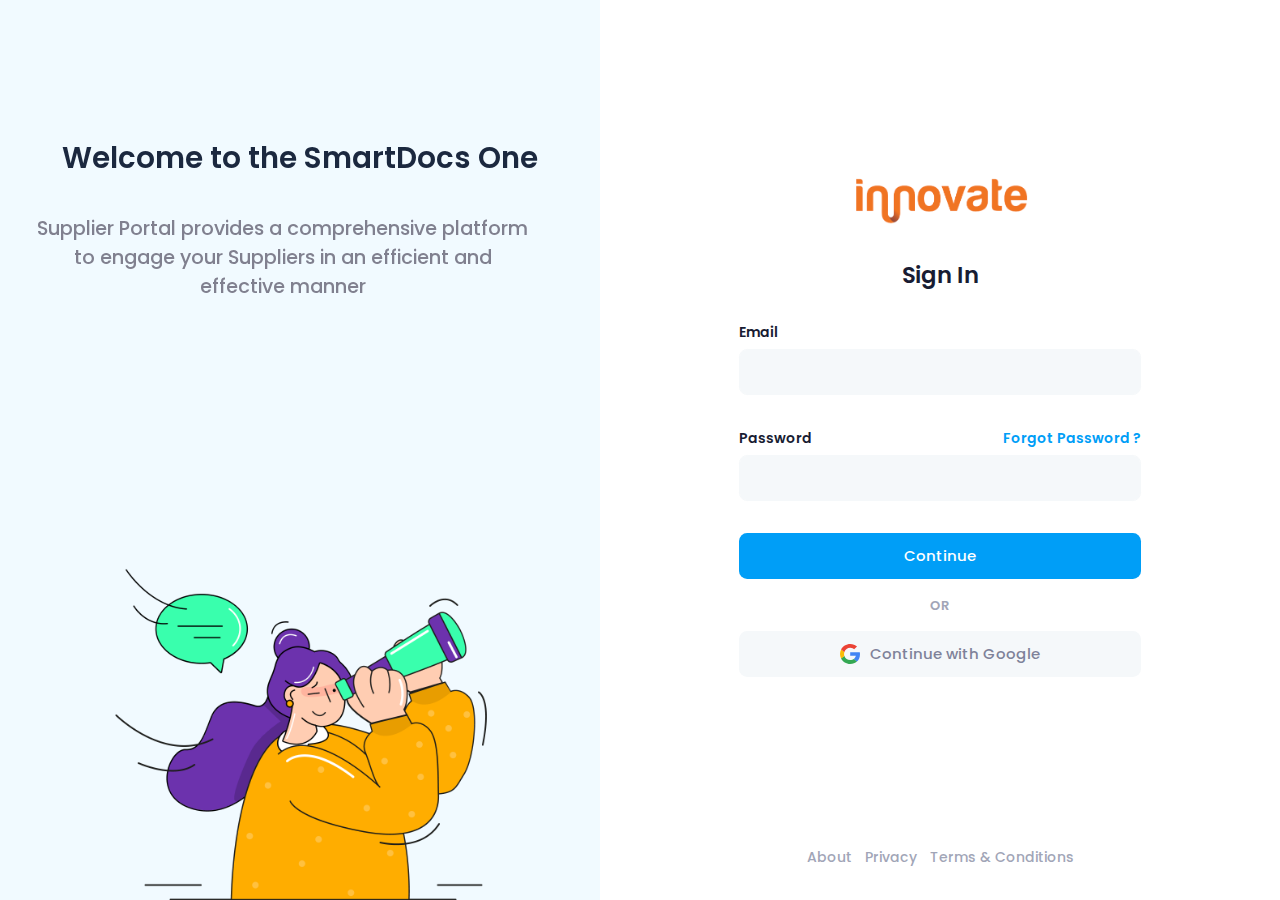
==== commit b518330a: "Update index.html" ====
--- a/index.html
+++ b/index.html
@@ -48,7 +48,7 @@
 			<!--begin::Authentication - Sign-in -->
 			<div class="d-flex flex-column flex-lg-row flex-column-fluid">
 				<!--begin::Aside-->
-				<div class="d-flex flex-column flex-lg-row-auto w-xl-600px positon-xl-relative" style="background-color: #F2C98A">
+				<div class="d-flex flex-column flex-lg-row-auto w-xl-600px positon-xl-relative" style="background-color: #F1FAFF">
 					<!--begin::Wrapper-->
 					<div class="d-flex flex-column position-xl-fixed top-0 bottom-0 w-xl-600px scroll-y">
 						<!--begin::Content-->
@@ -59,10 +59,12 @@
 							</a>
 							<!--end::Logo-->
 							<!--begin::Title-->
-							<h1 class="fw-bolder fs-2qx pb-5 pb-md-10" style="color: #986923;">Welcome to the MetaTrade</h1>
+							<h1 class="fw-bolder fs-2qx pb-5 pb-md-10" style="color: #1B283F;">Welcome to the SmartDocs One</h1>
 							<!--end::Title-->
 							<!--begin::Description-->
-							<p class="fw-bold fs-2" style="color: #986923; width: 500px;"> Discover our new Customer Experience based Procure to Pay Platform
+							<p class="fw-bold fs-2" style="color: #80808F; width: 500px;">Supplier Portal provides a comprehensive platform to engage your Suppliers in an efficient and effective manner
+
+
 							
 							<!--end::Description-->
 						</div>
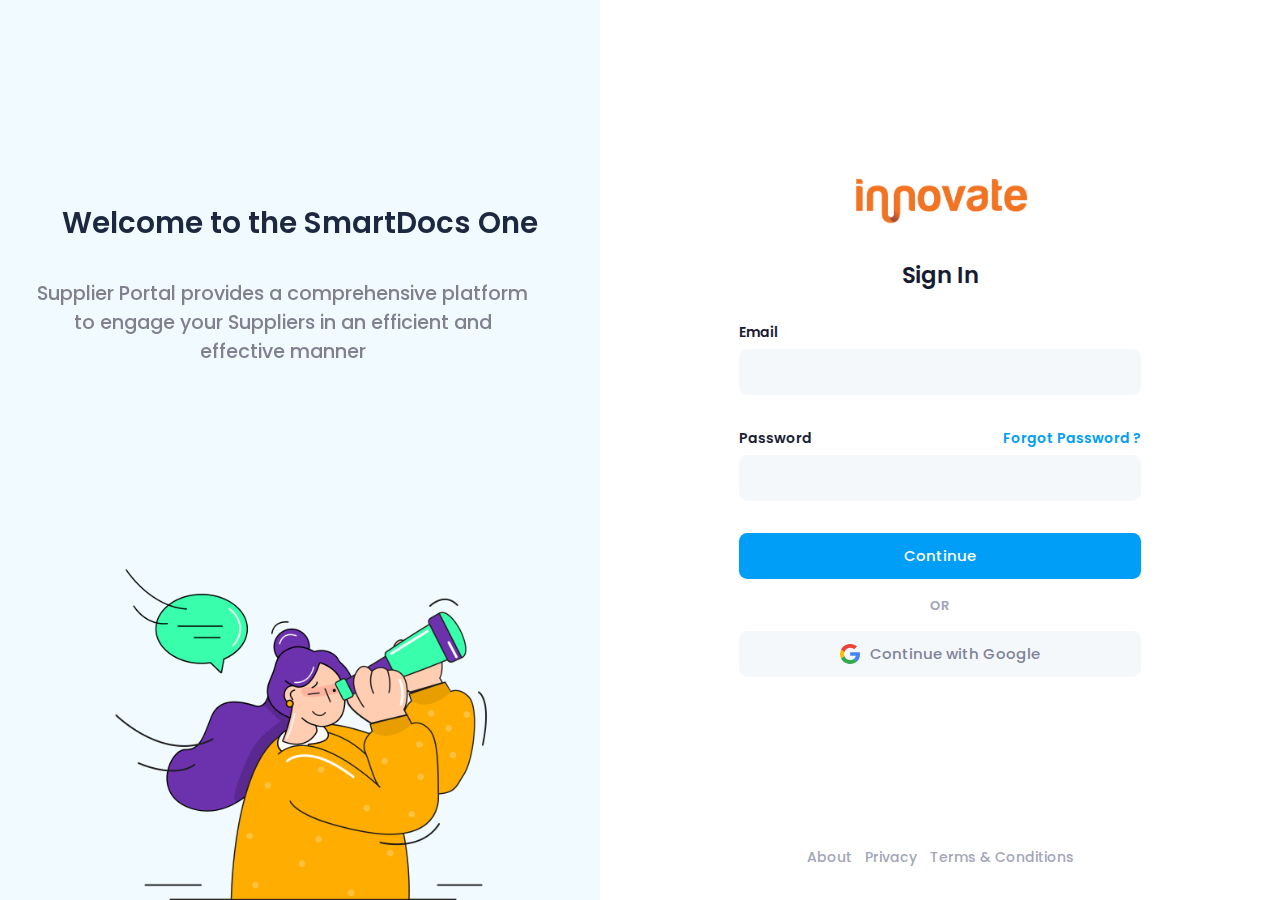
==== commit f3d4f0fa: "Update index.html" ====
--- a/index.html
+++ b/index.html
@@ -59,7 +59,7 @@
 							</a>
 							<!--end::Logo-->
 							<!--begin::Title-->
-							<h1 class="fw-bolder fs-2qx pb-5 pb-md-10" style="color: #1B283F;">Welcome to the SmartDocs One</h1>
+							<h1 class="fw-bolder fs-2qx pb-5 pb-md-10 mt-20" style="color: #1B283F;">Welcome to the SmartDocs One</h1>
 							<!--end::Title-->
 							<!--begin::Description-->
 							<p class="fw-bold fs-2" style="color: #80808F; width: 500px;">Supplier Portal provides a comprehensive platform to engage your Suppliers in an efficient and effective manner
@@ -70,7 +70,7 @@
 						</div>
 						<!--end::Content-->
 						<!--begin::Illustration-->
-						<div class="d-flex flex-row-auto bgi-no-repeat bgi-position-x-center bgi-size-contain bgi-position-y-bottom min-h-100px min-h-lg-350px" style="background-image: url(assets/media/illustrations/sigma-1/13.png"></div>
+						<div class="d-flex flex-row-auto bgi-no-repeat bgi-position-x-center bgi-size-contain bgi-position-y-bottom min-h-100px min-h-lg-350px" style="background-image: url(assets/media/illustrations/sigma-1/13.png)"></div>
 						<!--end::Illustration-->
 					</div>
 					<!--end::Wrapper-->
